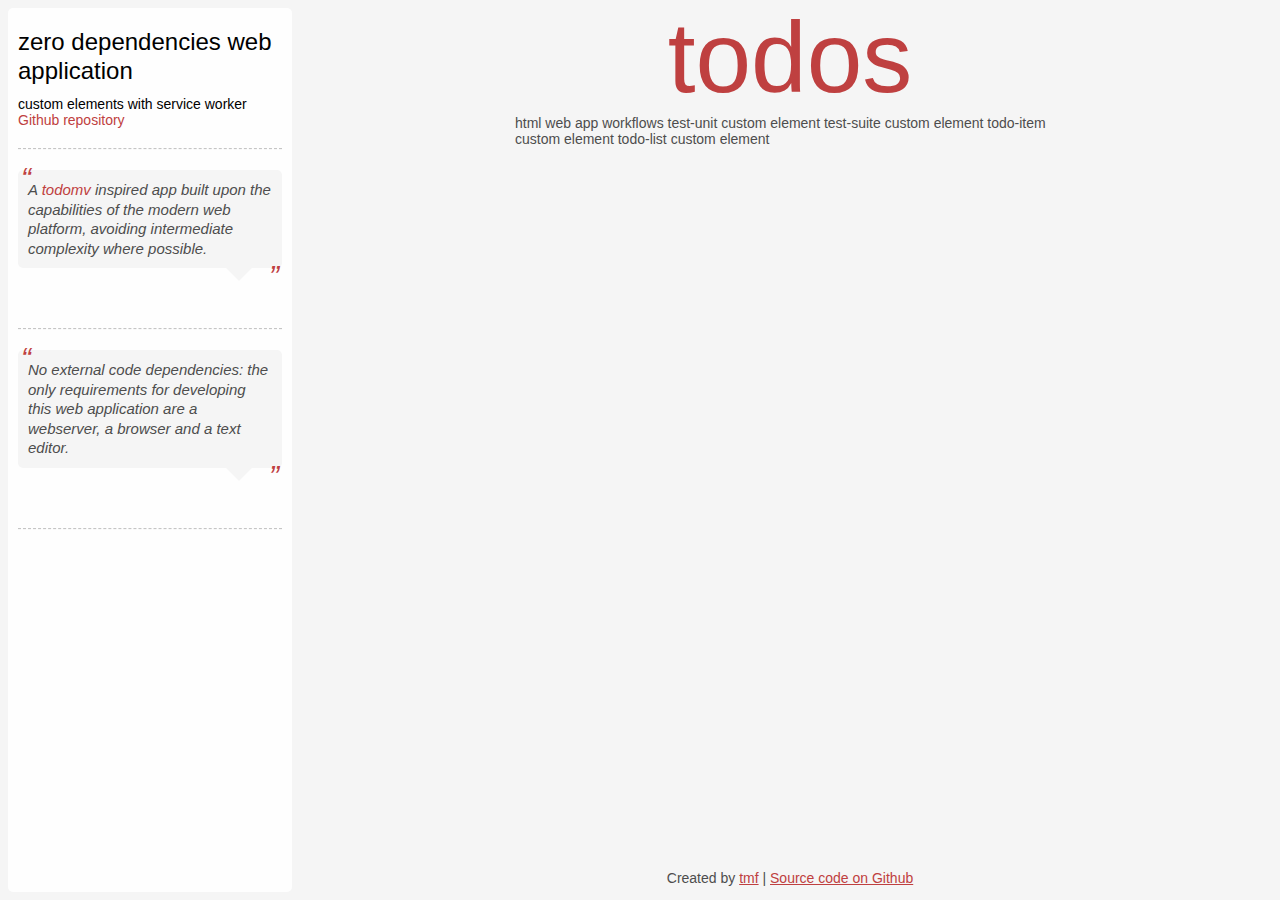
==== docs/index.html @ 2f4ba639 "fix service worker scope" ====
<!DOCTYPE html>
<html lang="en">

<head>
	<meta charset="utf-8" />
	<title>todos</title>
	<meta name="description" content="todos" />
	<meta name="application-name" content="todos" />

	<meta name="referrer" content="no-referrer" />

	<meta name="viewport" content="width=device-width, initial-scale=1.0" />
	<meta name="theme-color" content="#bf4040" />

	<link rel="manifest" href="site.webmanifest?v=1" />
	<link rel="icon" sizes="16x16 32x32 48x48" href="images/favicon.ico?v=1" />
	<link rel="icon" sizes="512x512" href="images/favicon-512x512.png?v=1" />
	<link rel="apple-touch-icon" href="images/apple-touch-icon.png?v=1" />

	<style>
		:root {
			--color-background: #f5f5f5;
			--color-foreground: #4d4d4d;
			--color-brand: #bf4040;
			--color-light: #ffffffe6;
			--color-dark: #000000;
			--color-separator-top: #c5c5c5;
			--color-separator-bottom: #f7f7f7;
			--font-family: 'Helvetica Neue', Helvetica, Arial, sans-serif;
		}

		html,
		body {
			margin: 0px;
			padding: 0px;
		}

		html {
			background: var(--color-background);
			color: var(--color-foreground);
			overscroll-behavior: none;
		}

		body {
			font: 14px var(--font-family);
			overflow-x: hidden;
			min-height: 100vh;

			display: grid;
			grid-template-areas: "main"
				"sidebar"
				"footer";
			grid-template-columns: auto;
			grid-template-rows: 1fr auto;
		}

		.sr-only {
			position: absolute;
			left: -10000px;
			top: auto;
			width: 1px;
			height: 1px;
			overflow: hidden;
		}

		[role="main"] {
			grid-area: main;
			display: flex;
			flex-direction: column;
			margin: 0 10px;
		}

		[role="contentinfo"] {
			grid-area: footer;
			text-align: center;
		}

		[role="complementary"] {
			grid-area: sidebar;
			display: none;
		}

		main header h1 {
			color: var(--color-brand);
			font-size: 100px;
			font-weight: 100;
			text-align: center;
			text-rendering: optimizeLegibility;
			hyphens: auto;
			margin: 0;
		}

		a,
		a:visited {
			color: var(--color-brand);
		}
	</style>

	<link rel="stylesheet" href="styles/media-desktop.css?v=1" media="screen and (min-width: 640px)" />
</head>

<body>
	<a class="sr-only" href="#content">Skip to main content</a>

	<aside role="complementary">
		<header>
			<h1>zero dependencies web application</h1>
			<span>
				<h2>custom elements with service worker</h2>
				<a href="https://github.com/tmf/todos" target="_blank" rel="noopener">Github repository</a>
			</span>
		</header>
		<hr />
		<blockquote class="speech-bubble">
			<p>
				A <a href="http://todomvc.com" target="_blank" rel="noopener">todomv</a> inspired app built upon the capabilities of
				the modern web platform, avoiding intermediate complexity where possible.
			</p>
		</blockquote>
		<hr />
		<blockquote class="speech-bubble">
			<p>
				No external code dependencies: the only requirements for developing this web application are a webserver,
				a browser and a text editor.
			</p>
		</blockquote>
		<hr />
	</aside>

	<main role="main" id="content">
		<header>
			<h1>todos</h1>
		</header>

		<todo-list>
			<todo-item completed>html web app</todo-item>
			<todo-item>workflows</todo-item>
			<todo-item>test-unit custom element</todo-item>
			<todo-item>test-suite custom element</todo-item>
			<todo-item>todo-item custom element</todo-item>
			<todo-item>todo-list custom element</todo-item>
		</todo-list>
	</main>

	<footer role="contentinfo">
		<p>
			Created by <a href="https://github.com/tmf" rel="noopener">tmf</a>
			|
			<a href="https://github.com/tmf/todos">Source code on Github</a>
		</p>
	</footer>

	<script type="module">
		if ("serviceWorker" in navigator)
			window.addEventListener("load", () => {
				navigator.serviceWorker.register("./serviceworker.js");
			});
	</script>
</body>

</html>
---- docs/styles/media-desktop.css ----
@media screen and (min-width: 640px) {
	body {
		grid-template-areas:
			"sidebar main"
			"sidebar footer";
		grid-template-columns: 300px 1fr;
		grid-template-rows: 1fr auto;
	}

	[role="main"] {
		max-width: calc(min(100vw, 550px));
		margin: 0 auto;
		width: 95%;
	}

    [role="complementary"] {
		display: block;
		margin: 8px;
        padding: 10px;
		border-radius: 5px;
		background-color: var(--color-light);
		position: sticky;
		top: 0px;
	}

	[role="complementary"] header h1,
	[role="complementary"] header h2 {
		margin: 10px 0;
		font-weight: 500;
		line-height: 1.2;
		color: var(--color-dark);
	}

	[role="complementary"] header h1 {
		font-size: 24px;
	}

	[role="complementary"] header h2 {
		font-size: 14px;
		margin-bottom: 0;
	}

	[role="complementary"] a {
		font-weight: normal;
		text-decoration: none;
		color: var(--color-brand);
	}

	[role="complementary"] a:hover {
		text-decoration: underline;
		color: var(--color-foreground);
	}

	[role="complementary"] hr {
		margin: 20px 0;
		border: 0;
		border-top: 1px dashed var(--color-separator-top);
		border-bottom: 1px dashed var(--color-separator-bottom);
	}

	[role="complementary"] blockquote {
		padding: 10px;
		margin: 20px 0 60px 0;
		border-radius: 5px;
		background: var(--color-background);
		position: relative;
	}

	[role="complementary"] blockquote:after {
		content: "";
		position: absolute;
		top: 100%;
		right: 30px;
		border: 13px solid transparent;
		border-top-color: var(--color-background);
	}

	[role="complementary"] blockquote p {
		font-style: italic;
		margin-top: 0;
		margin-bottom: 0;
		font-size: 15px;
		line-height: 1.3;
	}

	[role="complementary"] blockquote p:before {
		content: "“";
		font-size: 2em;
		position: absolute;
		color: var(--color-brand);
		top: -0.4em;
		left: 3px;
	}

	[role="complementary"] blockquote p:after {
		content: "”";
		font-size: 2em;
		position: absolute;
		color: var(--color-brand);
		bottom: -0.9em;
		right: 3px;
	}

	[role="complementary"] blockquote footer {
		position: absolute;
		bottom: -40px;
		right: 0px;
	}
}
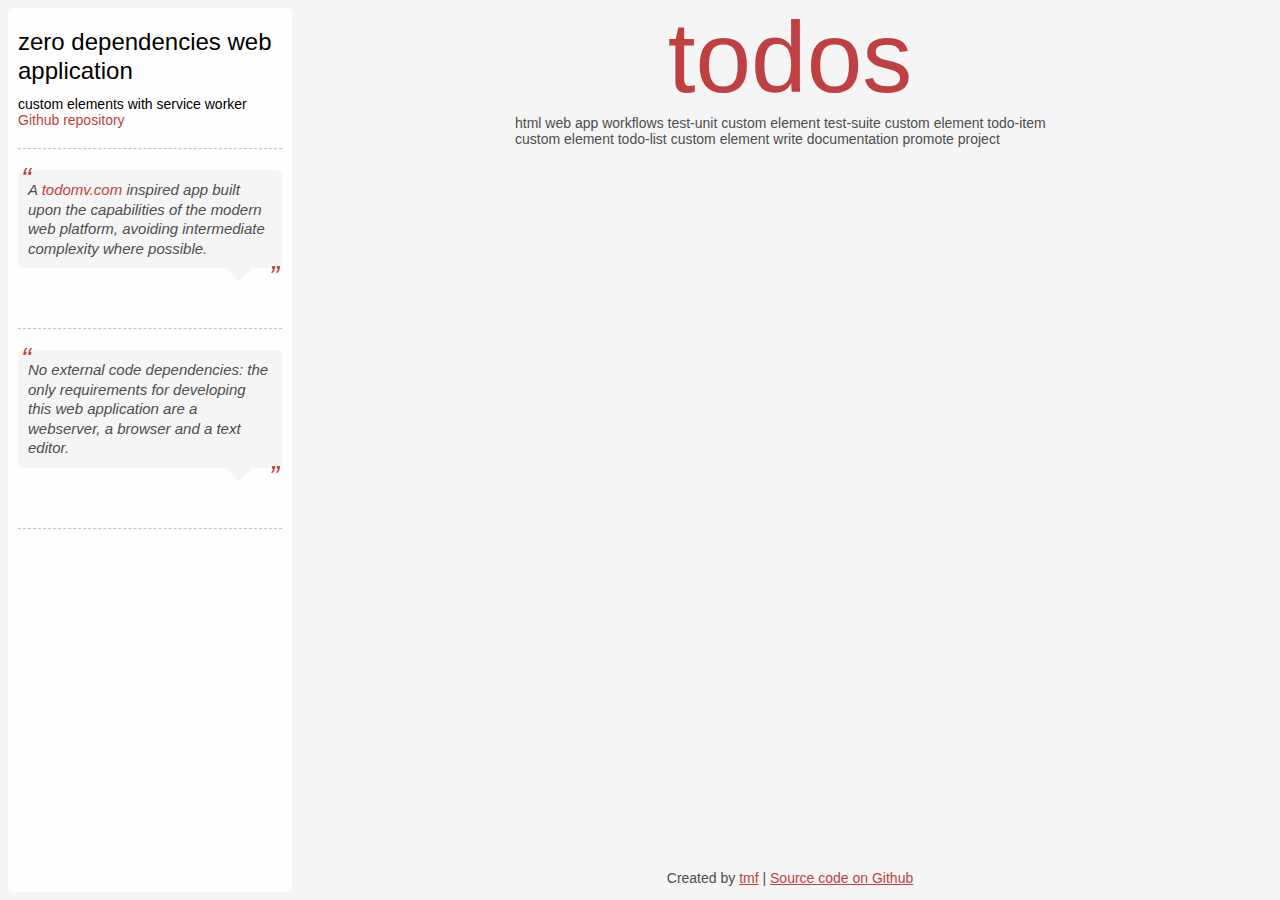
==== commit 364bf764: "update html" ====
--- a/docs/index.html
+++ b/docs/index.html
@@ -111,14 +111,14 @@
 			</span>
 		</header>
 		<hr />
-		<blockquote class="speech-bubble">
+		<blockquote>
 			<p>
-				A <a href="http://todomvc.com" target="_blank" rel="noopener">todomv</a> inspired app built upon the capabilities of
+				A <a href="http://todomvc.com" target="_blank" rel="noopener">todomv.com</a> inspired app built upon the capabilities of
 				the modern web platform, avoiding intermediate complexity where possible.
 			</p>
 		</blockquote>
 		<hr />
-		<blockquote class="speech-bubble">
+		<blockquote>
 			<p>
 				No external code dependencies: the only requirements for developing this web application are a webserver,
 				a browser and a text editor.
@@ -134,19 +134,21 @@
 
 		<todo-list>
 			<todo-item completed>html web app</todo-item>
-			<todo-item>workflows</todo-item>
+			<todo-item completed>workflows</todo-item>
 			<todo-item>test-unit custom element</todo-item>
 			<todo-item>test-suite custom element</todo-item>
 			<todo-item>todo-item custom element</todo-item>
 			<todo-item>todo-list custom element</todo-item>
+			<todo-item>write documentation</todo-item>
+			<todo-item>promote project</todo-item>
 		</todo-list>
 	</main>
 
 	<footer role="contentinfo">
 		<p>
-			Created by <a href="https://github.com/tmf" rel="noopener">tmf</a>
+			Created by <a href="https://github.com/tmf" target="_blank" rel="noopener">tmf</a>
 			|
-			<a href="https://github.com/tmf/todos">Source code on Github</a>
+			<a href="https://github.com/tmf/todos" target="_blank" rel="noopener">Source code on Github</a>
 		</p>
 	</footer>
 
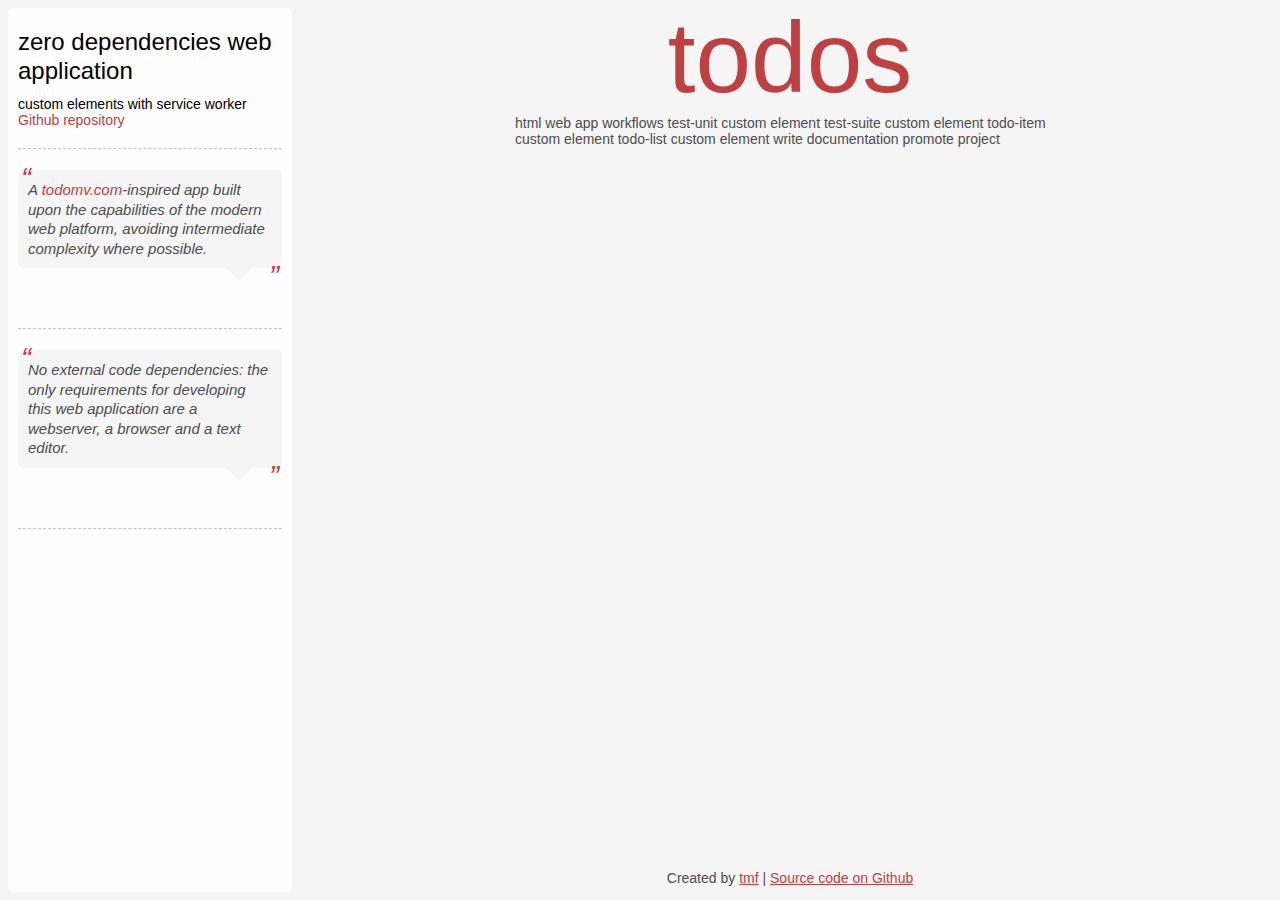
==== commit 192e88ed: "update HTML" ====
--- a/docs/index.html
+++ b/docs/index.html
@@ -113,15 +113,15 @@
 		<hr />
 		<blockquote>
 			<p>
-				A <a href="http://todomvc.com" target="_blank" rel="noopener">todomv.com</a> inspired app built upon the capabilities of
-				the modern web platform, avoiding intermediate complexity where possible.
+				A <a href="https://todomvc.com" target="_blank" rel="noopener">todomv.com</a>-inspired app built upon
+				the capabilities of the modern web platform, avoiding intermediate complexity where possible.
 			</p>
 		</blockquote>
 		<hr />
 		<blockquote>
 			<p>
-				No external code dependencies: the only requirements for developing this web application are a webserver,
-				a browser and a text editor.
+				No external code dependencies: the only requirements for developing this web application are a
+				webserver, a browser and a text editor.
 			</p>
 		</blockquote>
 		<hr />
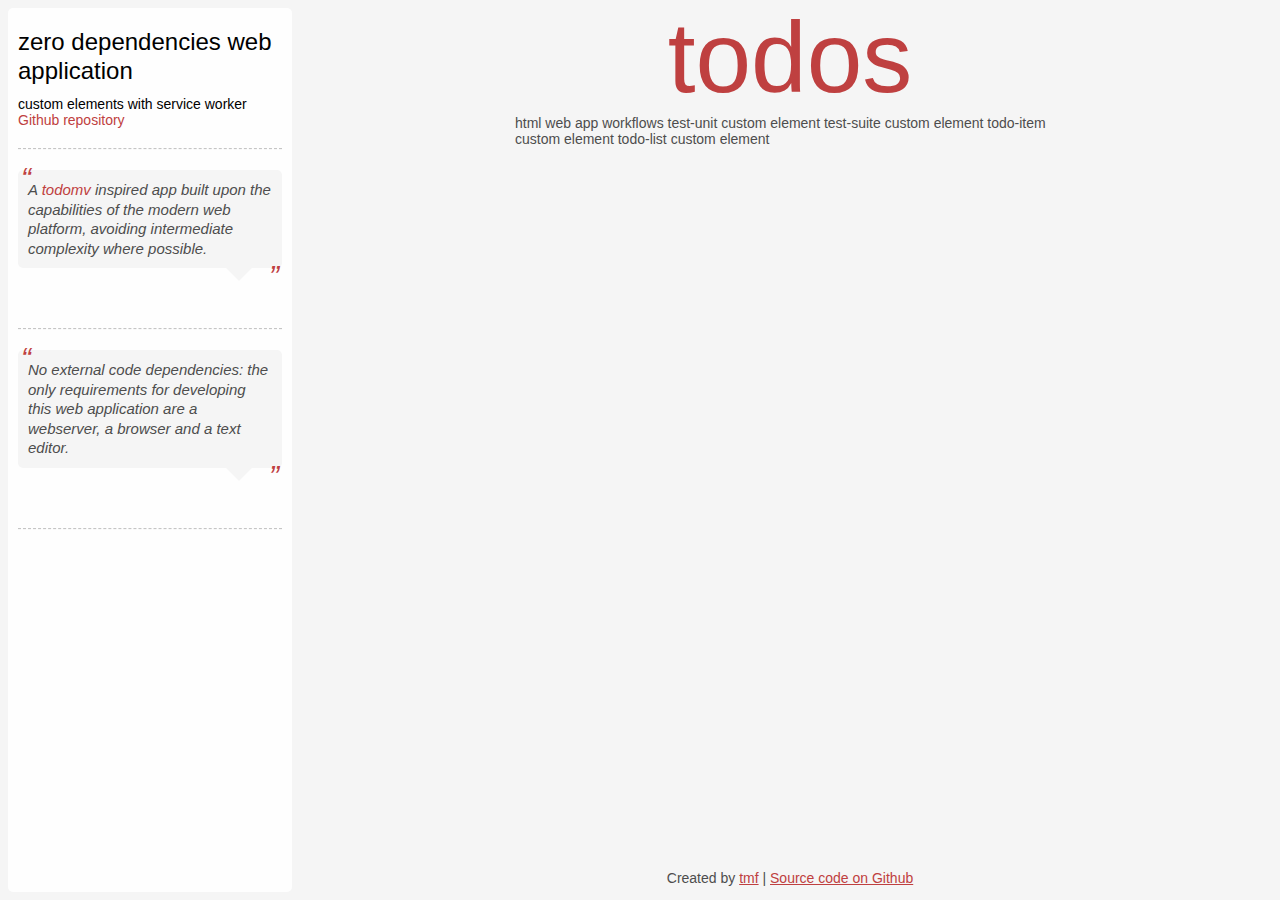
==== commit 8d1e0939: "follow lighthouse recommendations" ====
--- a/docs/index.html
+++ b/docs/index.html
@@ -97,6 +97,7 @@
 	</style>
 
 	<link rel="stylesheet" href="styles/media-desktop.css?v=1" media="screen and (min-width: 640px)" />
+	<link rel="preload" href="classes/offline-cache.js" as="script" />
 </head>
 
 <body>
@@ -111,17 +112,17 @@
 			</span>
 		</header>
 		<hr />
-		<blockquote>
+		<blockquote class="speech-bubble">
 			<p>
-				A <a href="https://todomvc.com" target="_blank" rel="noopener">todomv.com</a>-inspired app built upon
-				the capabilities of the modern web platform, avoiding intermediate complexity where possible.
+				A <a href="http://todomvc.com" target="_blank" rel="noopener">todomv</a> inspired app built upon the capabilities of
+				the modern web platform, avoiding intermediate complexity where possible.
 			</p>
 		</blockquote>
 		<hr />
-		<blockquote>
+		<blockquote class="speech-bubble">
 			<p>
-				No external code dependencies: the only requirements for developing this web application are a
-				webserver, a browser and a text editor.
+				No external code dependencies: the only requirements for developing this web application are a webserver,
+				a browser and a text editor.
 			</p>
 		</blockquote>
 		<hr />
@@ -134,21 +135,19 @@
 
 		<todo-list>
 			<todo-item completed>html web app</todo-item>
-			<todo-item completed>workflows</todo-item>
+			<todo-item>workflows</todo-item>
 			<todo-item>test-unit custom element</todo-item>
 			<todo-item>test-suite custom element</todo-item>
 			<todo-item>todo-item custom element</todo-item>
 			<todo-item>todo-list custom element</todo-item>
-			<todo-item>write documentation</todo-item>
-			<todo-item>promote project</todo-item>
 		</todo-list>
 	</main>
 
 	<footer role="contentinfo">
 		<p>
-			Created by <a href="https://github.com/tmf" target="_blank" rel="noopener">tmf</a>
+			Created by <a href="https://github.com/tmf" rel="noopener">tmf</a>
 			|
-			<a href="https://github.com/tmf/todos" target="_blank" rel="noopener">Source code on Github</a>
+			<a href="https://github.com/tmf/todos">Source code on Github</a>
 		</p>
 	</footer>
 
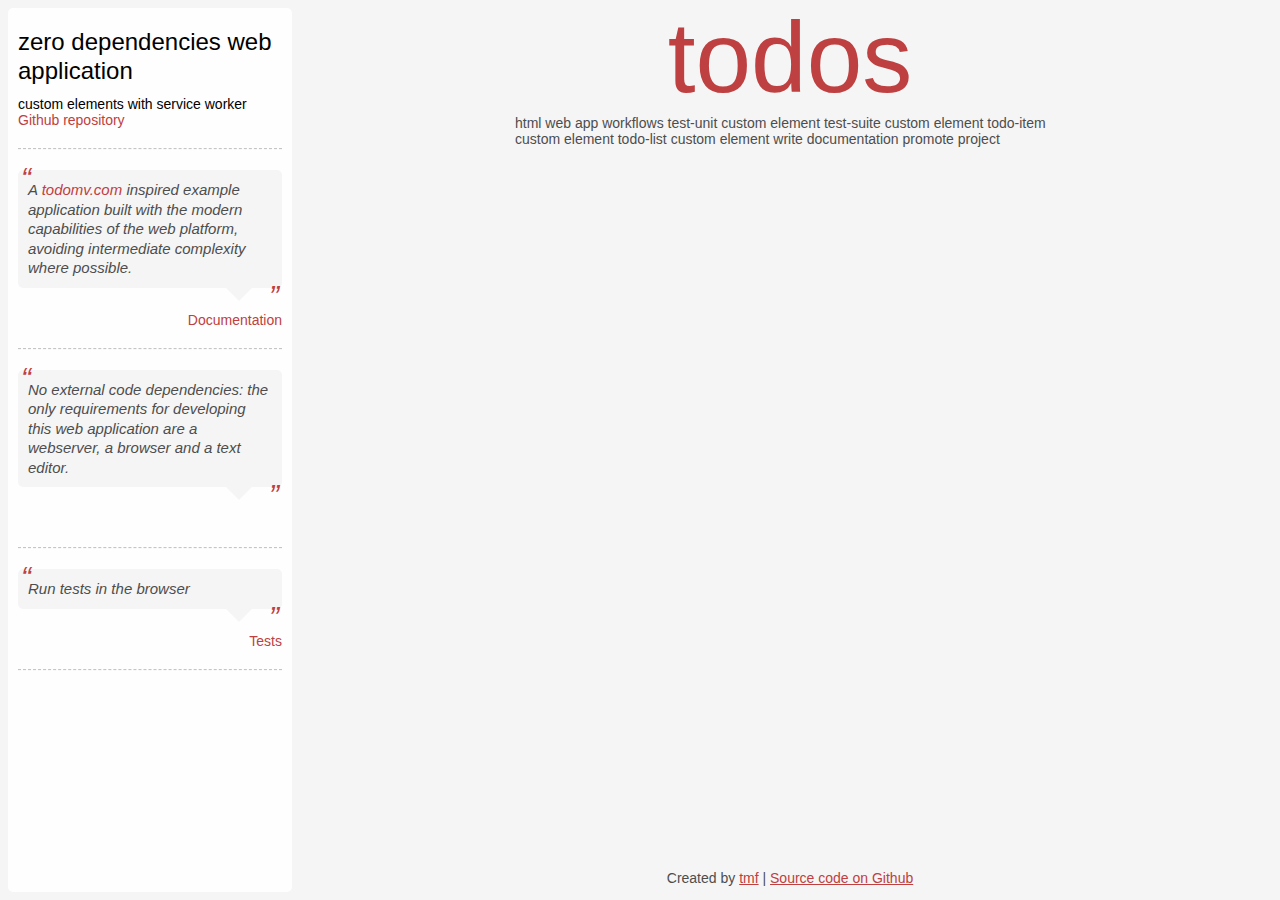
==== commit 22ab4597: "reformulate" ====
--- a/docs/index.html
+++ b/docs/index.html
@@ -4,7 +4,8 @@
 <head>
 	<meta charset="utf-8" />
 	<title>todos</title>
-	<meta name="description" content="todos" />
+	<meta name="description"
+		content="A dependency-free todo application built with the modern capabilities of the web platform" />
 	<meta name="application-name" content="todos" />
 
 	<meta name="referrer" content="no-referrer" />
@@ -97,7 +98,6 @@
 	</style>
 
 	<link rel="stylesheet" href="styles/media-desktop.css?v=1" media="screen and (min-width: 640px)" />
-	<link rel="preload" href="classes/offline-cache.js" as="script" />
 </head>
 
 <body>
@@ -112,18 +112,27 @@
 			</span>
 		</header>
 		<hr />
-		<blockquote class="speech-bubble">
+		<blockquote>
 			<p>
-				A <a href="http://todomvc.com" target="_blank" rel="noopener">todomv</a> inspired app built upon the capabilities of
-				the modern web platform, avoiding intermediate complexity where possible.
+				A <a href="https://todomvc.com" target="_blank" rel="noopener">todomv.com</a> inspired example
+				application built with the modern capabilities of the web platform, avoiding intermediate complexity
+				where possible.
+			</p>
+			<footer><a href="documentation/">Documentation</a></footer>
+		</blockquote>
+		<hr />
+		<blockquote>
+			<p>
+				No external code dependencies: the only requirements for developing this web application are a
+				webserver, a browser and a text editor.
 			</p>
 		</blockquote>
 		<hr />
-		<blockquote class="speech-bubble">
+		<blockquote>
 			<p>
-				No external code dependencies: the only requirements for developing this web application are a webserver,
-				a browser and a text editor.
+				Run tests in the browser
 			</p>
+			<footer><a href="tests/">Tests</a></footer>
 		</blockquote>
 		<hr />
 	</aside>
@@ -135,19 +144,21 @@
 
 		<todo-list>
 			<todo-item completed>html web app</todo-item>
-			<todo-item>workflows</todo-item>
+			<todo-item completed>workflows</todo-item>
 			<todo-item>test-unit custom element</todo-item>
 			<todo-item>test-suite custom element</todo-item>
 			<todo-item>todo-item custom element</todo-item>
 			<todo-item>todo-list custom element</todo-item>
+			<todo-item>write documentation</todo-item>
+			<todo-item>promote project</todo-item>
 		</todo-list>
 	</main>
 
 	<footer role="contentinfo">
 		<p>
-			Created by <a href="https://github.com/tmf" rel="noopener">tmf</a>
+			Created by <a href="https://github.com/tmf" target="_blank" rel="noopener">tmf</a>
 			|
-			<a href="https://github.com/tmf/todos">Source code on Github</a>
+			<a href="https://github.com/tmf/todos" target="_blank" rel="noopener">Source code on Github</a>
 		</p>
 	</footer>
 
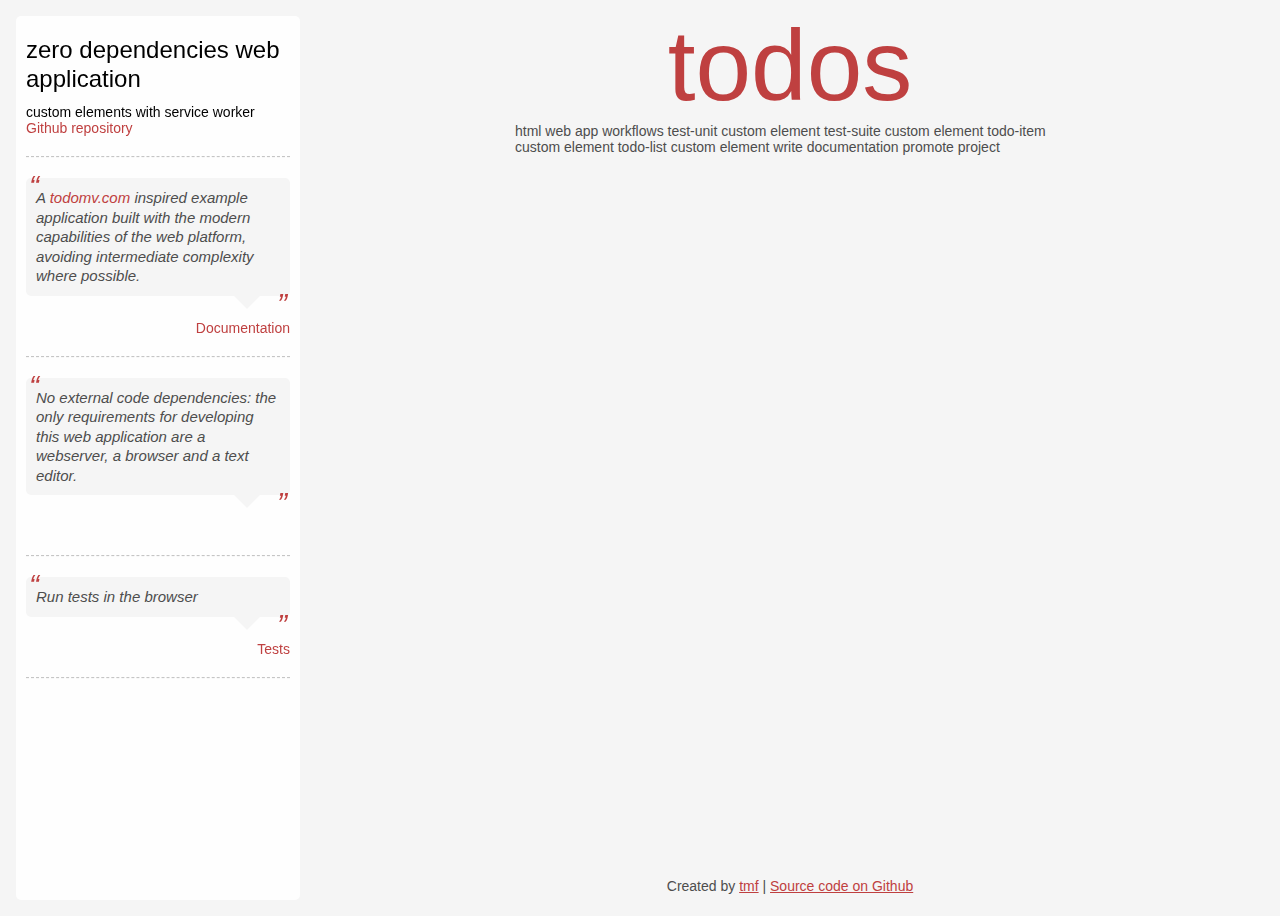
==== commit 81951f08: "formatting" ====
--- a/docs/index.html
+++ b/docs/index.html
@@ -1,11 +1,12 @@
 <!DOCTYPE html>
 <html lang="en">
-
 <head>
 	<meta charset="utf-8" />
 	<title>todos</title>
-	<meta name="description"
-		content="A dependency-free todo application built with the modern capabilities of the web platform" />
+	<meta
+		name="description"
+		content="A dependency-free todo application built with the modern capabilities of the web platform"
+	/>
 	<meta name="application-name" content="todos" />
 
 	<meta name="referrer" content="no-referrer" />
@@ -27,13 +28,7 @@
 			--color-dark: #000000;
 			--color-separator-top: #c5c5c5;
 			--color-separator-bottom: #f7f7f7;
-			--font-family: 'Helvetica Neue', Helvetica, Arial, sans-serif;
-		}
-
-		html,
-		body {
-			margin: 0px;
-			padding: 0px;
+			--font-family: "Helvetica Neue", Helvetica, Arial, sans-serif;
 		}
 
 		html {
@@ -48,7 +43,8 @@
 			min-height: 100vh;
 
 			display: grid;
-			grid-template-areas: "main"
+			grid-template-areas:
+				"main"
 				"sidebar"
 				"footer";
 			grid-template-columns: auto;
@@ -64,19 +60,19 @@
 			overflow: hidden;
 		}
 
-		[role="main"] {
+		main {
 			grid-area: main;
 			display: flex;
 			flex-direction: column;
 			margin: 0 10px;
 		}
 
-		[role="contentinfo"] {
+		footer {
 			grid-area: footer;
 			text-align: center;
 		}
 
-		[role="complementary"] {
+		aside {
 			grid-area: sidebar;
 			display: none;
 		}
@@ -91,19 +87,19 @@
 			margin: 0;
 		}
 
-		a,
-		a:visited {
+		a:any-link {
 			color: var(--color-brand);
 		}
 	</style>
 
 	<link rel="stylesheet" href="styles/media-desktop.css?v=1" media="screen and (min-width: 640px)" />
+	<link rel="preload" href="classes/offline-cache.js" as="script" />
 </head>
 
 <body>
 	<a class="sr-only" href="#content">Skip to main content</a>
 
-	<aside role="complementary">
+	<aside>
 		<header>
 			<h1>zero dependencies web application</h1>
 			<span>
@@ -114,49 +110,53 @@
 		<hr />
 		<blockquote>
 			<p>
-				A <a href="https://todomvc.com" target="_blank" rel="noopener">todomv.com</a> inspired example
-				application built with the modern capabilities of the web platform, avoiding intermediate complexity
-				where possible.
+				A
+				<a href="https://todomvc.com" target="_blank" rel="noopener">todomv.com</a>
+				inspired example application built with the modern capabilities of the web platform, avoiding
+				intermediate complexity where possible.
 			</p>
-			<footer><a href="documentation/">Documentation</a></footer>
+			<footer>
+				<a href="https://github.com/tmf/todos#documentation">Documentation</a>
+			</footer>
 		</blockquote>
 		<hr />
 		<blockquote>
 			<p>
-				No external code dependencies: the only requirements for developing this web application are a
-				webserver, a browser and a text editor.
+				No external code dependencies: the only requirements for developing this web application are a webserver,
+				a browser and a text editor.
 			</p>
 		</blockquote>
 		<hr />
 		<blockquote>
-			<p>
-				Run tests in the browser
-			</p>
+			<p>Run tests in the browser</p>
 			<footer><a href="tests/">Tests</a></footer>
 		</blockquote>
 		<hr />
 	</aside>
 
-	<main role="main" id="content">
+	<main id="content">
 		<header>
 			<h1>todos</h1>
 		</header>
 
-		<todo-list>
-			<todo-item completed>html web app</todo-item>
-			<todo-item completed>workflows</todo-item>
-			<todo-item>test-unit custom element</todo-item>
-			<todo-item>test-suite custom element</todo-item>
-			<todo-item>todo-item custom element</todo-item>
-			<todo-item>todo-list custom element</todo-item>
-			<todo-item>write documentation</todo-item>
-			<todo-item>promote project</todo-item>
-		</todo-list>
+		<todo-app>
+			<todo-list>
+				<todo-item completed>html web app</todo-item>
+				<todo-item completed>workflows</todo-item>
+				<todo-item>test-unit custom element</todo-item>
+				<todo-item>test-suite custom element</todo-item>
+				<todo-item>todo-item custom element</todo-item>
+				<todo-item>todo-list custom element</todo-item>
+				<todo-item>write documentation</todo-item>
+				<todo-item>promote project</todo-item>
+			</todo-list>
+		</todo-app>
 	</main>
 
-	<footer role="contentinfo">
+	<footer>
 		<p>
-			Created by <a href="https://github.com/tmf" target="_blank" rel="noopener">tmf</a>
+			Created by
+			<a href="https://github.com/tmf" target="_blank" rel="noopener">tmf</a>
 			|
 			<a href="https://github.com/tmf/todos" target="_blank" rel="noopener">Source code on Github</a>
 		</p>
@@ -168,6 +168,9 @@
 				navigator.serviceWorker.register("./serviceworker.js");
 			});
 	</script>
+
+	<script type="module" src="elements/todo-item/custom-element.js?v=1"></script>
+	<script type="module" src="elements/todo-list/custom-element.js?v=1"></script>
+	<script type="module" src="elements/todo-app/custom-element.js?v=1"></script>
 </body>
-
 </html>
--- a/docs/styles/media-desktop.css
+++ b/docs/styles/media-desktop.css
@@ -7,58 +7,58 @@
 		grid-template-rows: 1fr auto;
 	}
 
-	[role="main"] {
+	main {
 		max-width: calc(min(100vw, 550px));
 		margin: 0 auto;
 		width: 95%;
 	}
 
-    [role="complementary"] {
+	aside {
 		display: block;
 		margin: 8px;
-        padding: 10px;
+		padding: 10px;
 		border-radius: 5px;
 		background-color: var(--color-light);
 		position: sticky;
 		top: 0px;
 	}
 
-	[role="complementary"] header h1,
-	[role="complementary"] header h2 {
+	aside header h1,
+	aside header h2 {
 		margin: 10px 0;
 		font-weight: 500;
 		line-height: 1.2;
 		color: var(--color-dark);
 	}
 
-	[role="complementary"] header h1 {
+	aside header h1 {
 		font-size: 24px;
 	}
 
-	[role="complementary"] header h2 {
+	aside header h2 {
 		font-size: 14px;
 		margin-bottom: 0;
 	}
 
-	[role="complementary"] a {
+	aside a {
 		font-weight: normal;
 		text-decoration: none;
 		color: var(--color-brand);
 	}
 
-	[role="complementary"] a:hover {
+	aside a:hover {
 		text-decoration: underline;
 		color: var(--color-foreground);
 	}
 
-	[role="complementary"] hr {
+	aside hr {
 		margin: 20px 0;
 		border: 0;
 		border-top: 1px dashed var(--color-separator-top);
 		border-bottom: 1px dashed var(--color-separator-bottom);
 	}
 
-	[role="complementary"] blockquote {
+	aside blockquote {
 		padding: 10px;
 		margin: 20px 0 60px 0;
 		border-radius: 5px;
@@ -66,7 +66,7 @@
 		position: relative;
 	}
 
-	[role="complementary"] blockquote:after {
+	aside blockquote:after {
 		content: "";
 		position: absolute;
 		top: 100%;
@@ -75,7 +75,7 @@
 		border-top-color: var(--color-background);
 	}
 
-	[role="complementary"] blockquote p {
+	aside blockquote p {
 		font-style: italic;
 		margin-top: 0;
 		margin-bottom: 0;
@@ -83,7 +83,7 @@
 		line-height: 1.3;
 	}
 
-	[role="complementary"] blockquote p:before {
+	aside blockquote p:before {
 		content: "“";
 		font-size: 2em;
 		position: absolute;
@@ -92,7 +92,7 @@
 		left: 3px;
 	}
 
-	[role="complementary"] blockquote p:after {
+	aside blockquote p:after {
 		content: "”";
 		font-size: 2em;
 		position: absolute;
@@ -101,7 +101,7 @@
 		right: 3px;
 	}
 
-	[role="complementary"] blockquote footer {
+	aside blockquote footer {
 		position: absolute;
 		bottom: -40px;
 		right: 0px;
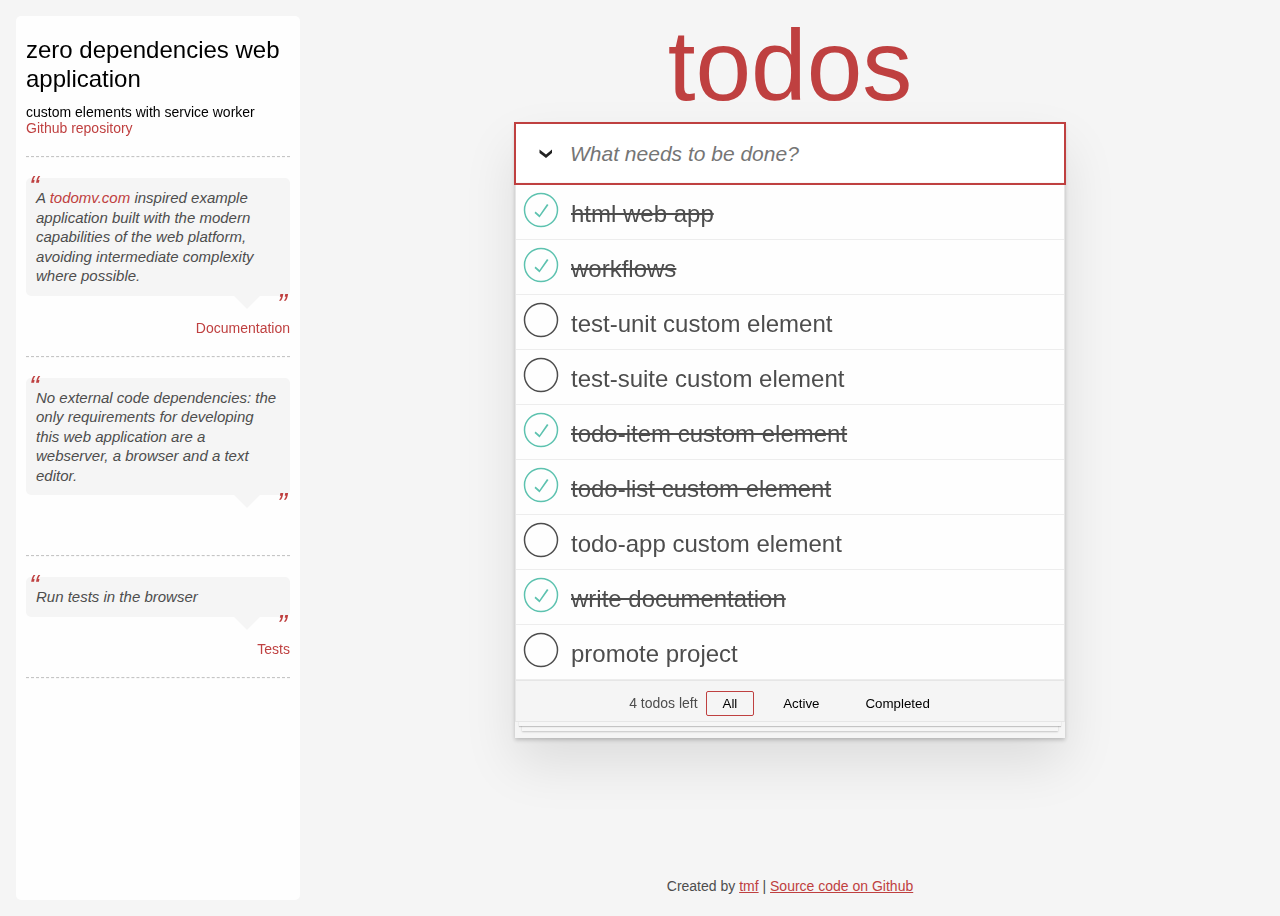
==== commit 6b9fc2b1: "custom elements" ====
--- a/docs/index.html
+++ b/docs/index.html
@@ -145,9 +145,10 @@
 				<todo-item completed>workflows</todo-item>
 				<todo-item>test-unit custom element</todo-item>
 				<todo-item>test-suite custom element</todo-item>
-				<todo-item>todo-item custom element</todo-item>
-				<todo-item>todo-list custom element</todo-item>
-				<todo-item>write documentation</todo-item>
+				<todo-item completed>todo-item custom element</todo-item>
+				<todo-item completed>todo-list custom element</todo-item>
+				<todo-item>todo-app custom element</todo-item>
+				<todo-item completed>write documentation</todo-item>
 				<todo-item>promote project</todo-item>
 			</todo-list>
 		</todo-app>
